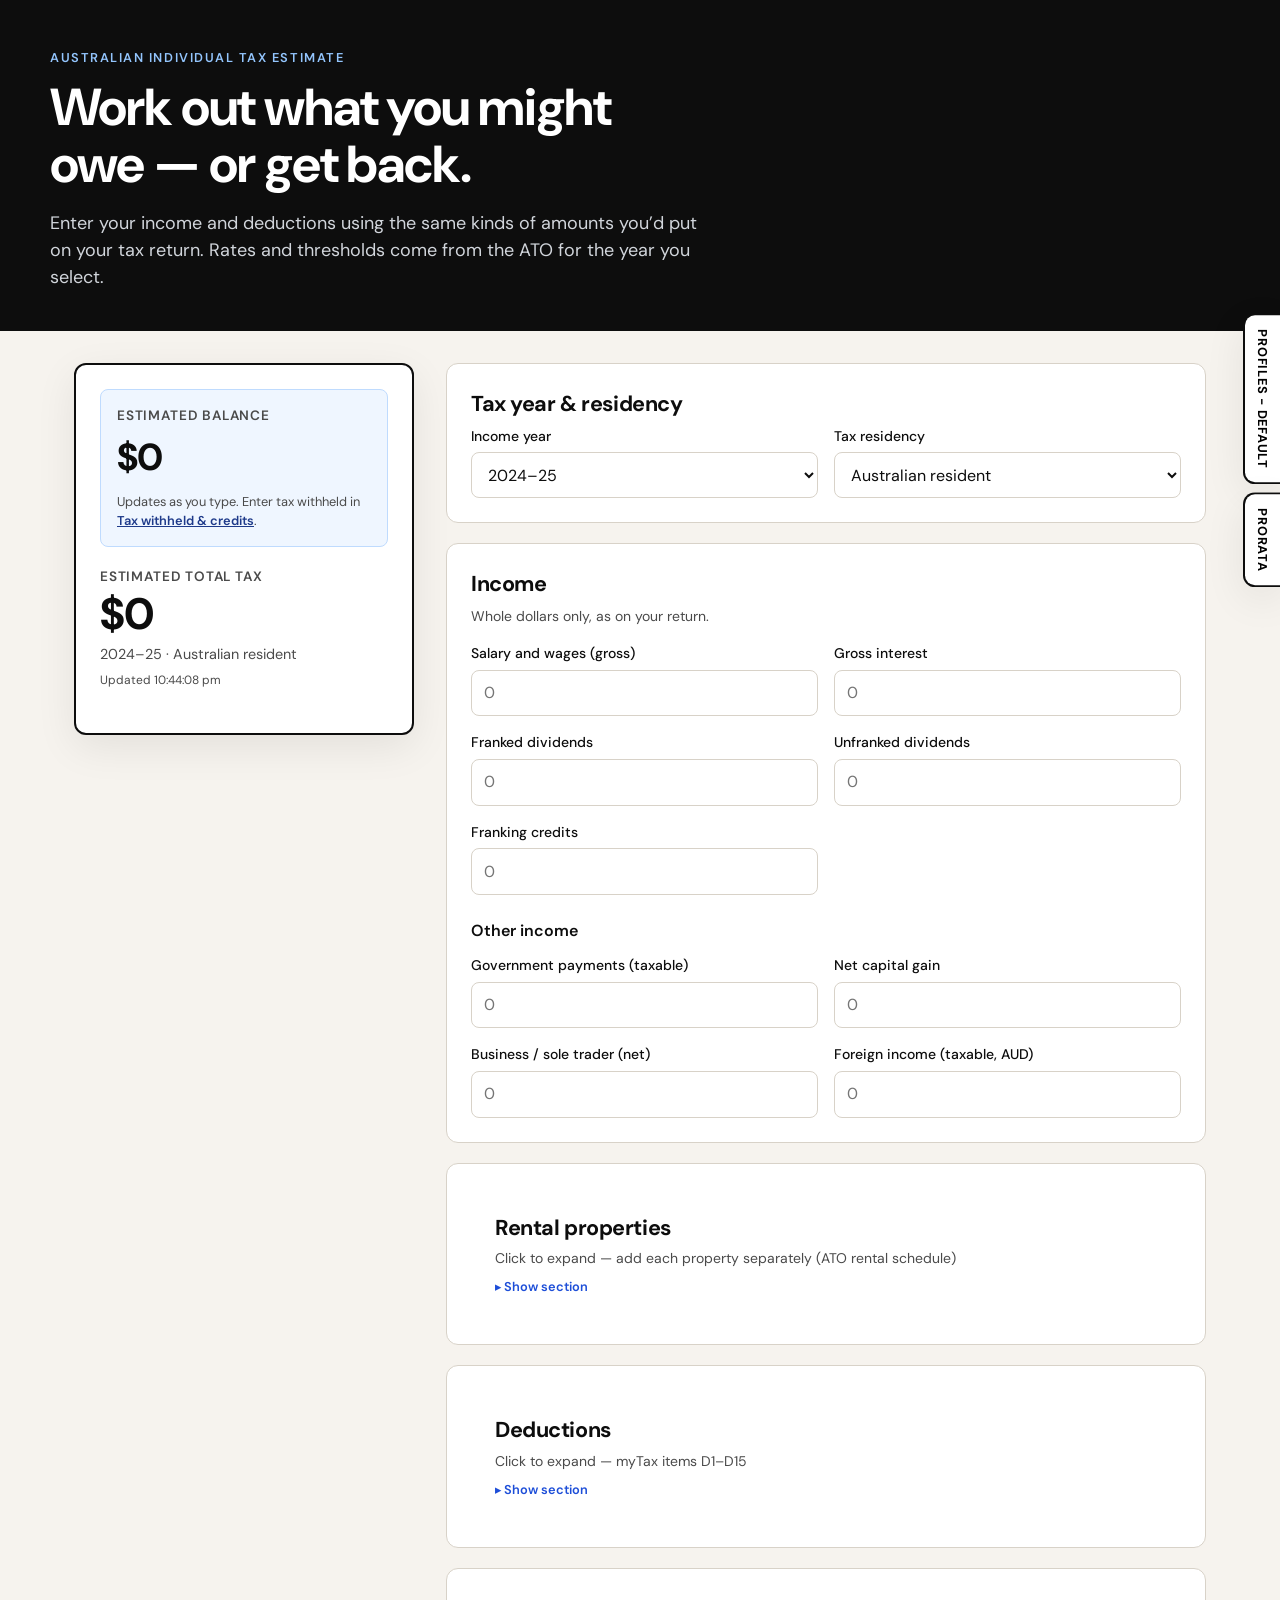
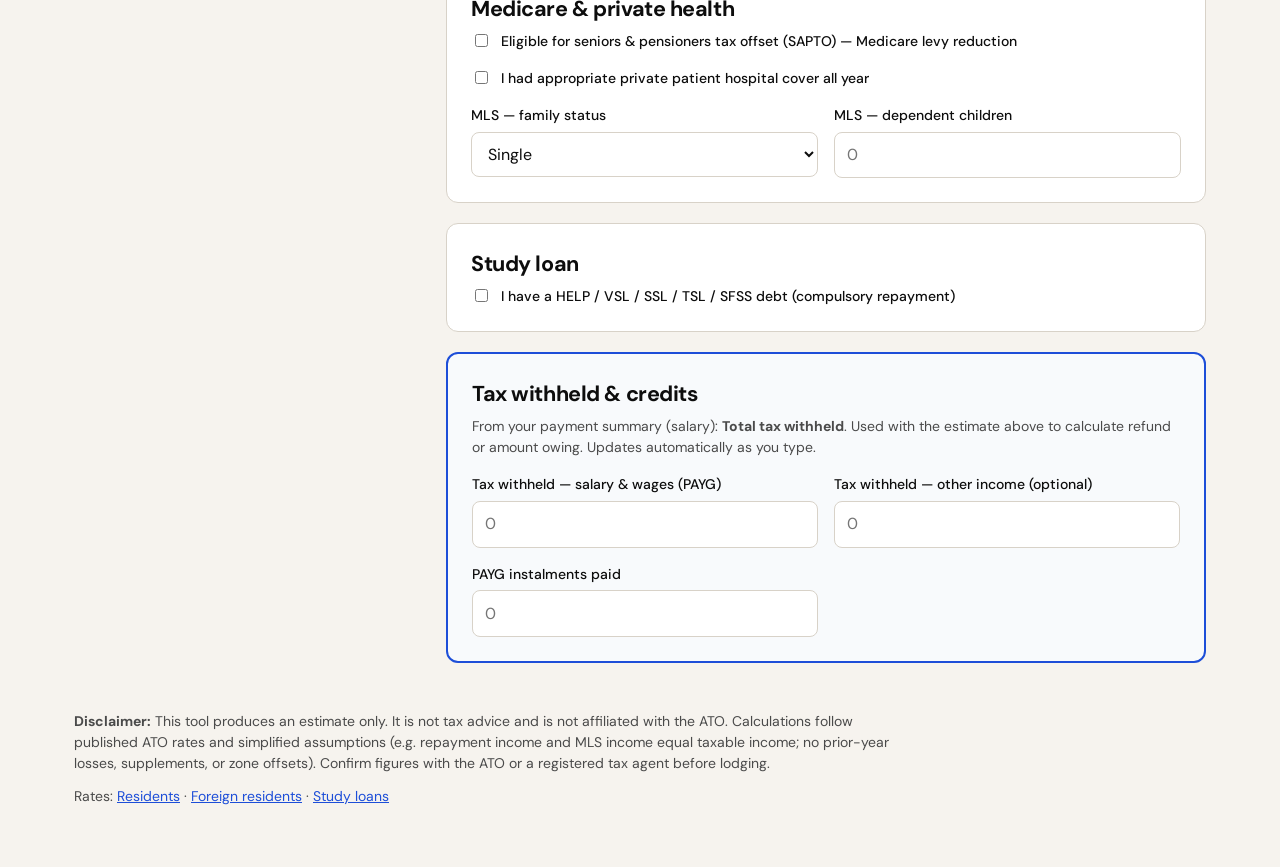
==== index.html @ a4b523e7 "initial commit" ====
<!DOCTYPE html>
<html lang="en-AU">
  <head>
    <meta charset="UTF-8" />
    <meta name="viewport" content="width=device-width, initial-scale=1.0" />
    <meta
      name="description"
      content="Free Australian individual tax estimate calculator using ATO rates. Salary, investments, rental, deductions, Medicare levy, HELP, and PAYG withholding for 2022–23 to 2025–26."
    />
    <meta name="robots" content="index, follow" />
    <meta name="author" content="Australian Tax Estimate" />
    <meta name="theme-color" content="#0d0d0d" />
    <meta name="color-scheme" content="light" />
    <meta name="application-name" content="Australian Tax Estimate" />
    <meta name="apple-mobile-web-app-title" content="Tax Estimate" />
    <meta name="apple-mobile-web-app-capable" content="yes" />
    <meta name="apple-mobile-web-app-status-bar-style" content="black-translucent" />
    <meta name="format-detection" content="telephone=no" />
    <title>Australian Tax Estimate — salary, rental &amp; PAYG calculator</title>
    <link rel="canonical" href="https://lachlanallison.github.io/tax-estimate-calculator/" />
    <link rel="icon" href="favicon.svg" type="image/svg+xml" />
    <link rel="apple-touch-icon" href="icons/icon-192.svg" />
    <link rel="manifest" href="site.webmanifest" />
    <meta property="og:type" content="website" />
    <meta property="og:site_name" content="Australian Tax Estimate" />
    <meta property="og:title" content="Australian Tax Estimate — work out what you might owe or get back" />
    <meta
      property="og:description"
      content="Estimate Australian individual income tax with ATO rates. Salary, rental, deductions, Medicare levy, HELP, and PAYG for 2022–23 to 2025–26."
    />
    <meta property="og:url" content="https://lachlanallison.github.io/tax-estimate-calculator/" />
    <meta property="og:locale" content="en_AU" />
    <meta property="og:image" content="https://lachlanallison.github.io/tax-estimate-calculator/og-image.png" />
    <meta property="og:image:alt" content="Australian Tax Estimate calculator preview" />
    <meta property="og:image:width" content="1200" />
    <meta property="og:image:height" content="630" />
    <meta name="twitter:card" content="summary_large_image" />
    <meta name="twitter:title" content="Australian Tax Estimate — work out what you might owe or get back" />
    <meta
      name="twitter:description"
      content="Estimate Australian individual income tax with ATO rates. Salary, rental, deductions, Medicare levy, HELP, and PAYG."
    />
    <meta name="twitter:image" content="https://lachlanallison.github.io/tax-estimate-calculator/og-image.png" />
    <meta name="twitter:image:alt" content="Australian Tax Estimate calculator preview" />
    <link rel="stylesheet" href="styles.css" />
    <link rel="preconnect" href="https://fonts.googleapis.com" />
    <link rel="preconnect" href="https://fonts.gstatic.com" crossorigin />
    <link
      href="https://fonts.googleapis.com/css2?family=DM+Sans:ital,opsz,wght@0,9..40,400;0,9..40,500;0,9..40,600;0,9..40,700;1,9..40,400&display=swap"
      rel="stylesheet"
    />
  </head>
  <body>
    <header class="site-header">
      <div class="header-inner">
        <div class="header-top">
          <p class="eyebrow">Australian individual tax estimate</p>
        </div>
        <h1>Work out what you might owe — or get back.</h1>
        <p class="lede">
          Enter your income and deductions using the same kinds of amounts you’d put on your tax return.
          Rates and thresholds come from the ATO for the year you select.
        </p>
      </div>
    </header>

    <main class="layout">
      <aside class="summary-panel" aria-live="polite">
        <div class="summary-inner">
          <div class="refund-card refund-card-primary">
            <p class="summary-label" id="refund-label">Estimated refund</p>
            <p class="refund-amount" id="refund-amount">$0</p>
            <p class="refund-hint" id="refund-hint">
              Updates as you type. Enter tax withheld in
              <a href="#payg-section">Tax withheld &amp; credits</a>.
            </p>
          </div>

          <div class="summary-card">
            <p class="summary-label">Estimated total tax</p>
            <p class="summary-amount" id="total-tax">$0</p>
            <p class="summary-meta" id="tax-year-label">2024–25 · Australian resident</p>
            <p class="summary-updated" id="last-updated">Updated —</p>
          </div>

          <div id="summary-sections" class="summary-sections"></div>

        </div>
      </aside>

      <form class="calculator-form" id="tax-form" novalidate>
        <section class="form-section">
          <h2>Tax year &amp; residency</h2>
          <div class="field-grid two">
            <label class="field">
              <span>Income year</span>
              <select name="taxYear" id="tax-year">
                <option value="2025-26">2025–26</option>
                <option value="2024-25" selected>2024–25</option>
                <option value="2023-24">2023–24</option>
                <option value="2022-23">2022–23</option>
              </select>
            </label>
            <label class="field">
              <span>Tax residency</span>
              <select name="residency" id="residency">
                <option value="resident">Australian resident</option>
                <option value="non-resident">Foreign resident (non-resident)</option>
              </select>
            </label>
          </div>
        </section>

        <section class="form-section">
          <h2>Income</h2>
          <p class="section-note">Whole dollars only, as on your return.</p>
          <div class="field-grid two">
            <label class="field">
              <span>Salary and wages (gross)</span>
              <input type="text" data-money="true" name="salary" min="0" step="1" inputmode="numeric" placeholder="0" />
            </label>
            <label class="field">
              <span>Gross interest</span>
              <input type="text" data-money="true" name="interest" min="0" step="1" inputmode="numeric" placeholder="0" />
            </label>
            <label class="field">
              <span>Franked dividends</span>
              <input type="text" data-money="true" name="frankedDividends" min="0" step="1" inputmode="numeric" placeholder="0" />
            </label>
            <label class="field">
              <span>Unfranked dividends</span>
              <input type="text" data-money="true" name="unfrankedDividends" min="0" step="1" inputmode="numeric" placeholder="0" />
            </label>
            <label class="field">
              <span>Franking credits</span>
              <input type="text" data-money="true" name="frankingCredits" min="0" step="1" inputmode="numeric" placeholder="0" />
            </label>
          </div>

          <h3 class="subsection-title">Other income</h3>
          <div class="field-grid two">
            <label class="field">
              <span>Government payments (taxable)</span>
              <input type="text" data-money="true" name="governmentPayments" min="0" step="1" inputmode="numeric" placeholder="0" />
            </label>
            <label class="field">
              <span>Net capital gain</span>
              <input type="text" data-money="true" name="capitalGains" min="0" step="1" inputmode="numeric" placeholder="0" />
            </label>
            <label class="field">
              <span>Business / sole trader (net)</span>
              <input type="text" data-money="true" name="businessIncome" min="0" step="1" inputmode="numeric" placeholder="0" />
            </label>
            <label class="field">
              <span>Foreign income (taxable, AUD)</span>
              <input type="text" data-money="true" name="foreignIncome" min="0" step="1" inputmode="numeric" placeholder="0" />
            </label>
          </div>
        </section>

        <details class="form-section collapsible-section" id="rental-section" data-section="rental">
          <summary class="section-summary">
            <span class="section-summary-title">Rental properties</span>
            <span class="section-summary-meta">Click to expand — add each property separately (ATO rental schedule)</span>
          </summary>
          <p class="section-note">
            Combined net rent from all properties is included in income. Do not re-enter rental costs under
            deductions.
          </p>
          <div id="rental-properties-list"></div>
          <button type="button" class="btn-secondary" id="add-rental-property">+ Add another property</button>
          <div id="rental-per-property-totals" class="rental-per-property-totals" aria-live="polite"></div>
          <div class="computed-row">
            <div class="field computed-field">
              <span>Total expenses — all properties</span>
              <output id="rental-expenses-total">$0</output>
            </div>
            <div class="field computed-field">
              <span>Total net rental — all properties</span>
              <output id="net-rental-display">$0</output>
            </div>
          </div>
        </details>

        <details class="form-section collapsible-section" id="deductions-section" data-section="deductions">
          <summary class="section-summary">
            <span class="section-summary-title">Deductions</span>
            <span class="section-summary-meta">Click to expand — myTax items D1–D15</span>
          </summary>
          <p class="section-note">Whole dollars only. Values are saved and included in the estimate even when collapsed.</p>
          <div class="field-grid two">
            <label class="field">
              <span>D1 — Work-related car expenses</span>
              <input type="text" data-money="true" name="deductionCar" min="0" step="1" inputmode="numeric" placeholder="0" />
            </label>
            <label class="field">
              <span>D2 — Work-related travel expenses</span>
              <input type="text" data-money="true" name="deductionTravel" min="0" step="1" inputmode="numeric" placeholder="0" />
            </label>
            <label class="field">
              <span>D3 — Clothing, laundry, dry-cleaning</span>
              <input type="text" data-money="true" name="deductionClothing" min="0" step="1" inputmode="numeric" placeholder="0" />
            </label>
            <label class="field">
              <span>D4 — Self-education expenses</span>
              <input type="text" data-money="true" name="deductionEducation" min="0" step="1" inputmode="numeric" placeholder="0" />
            </label>
            <label class="field">
              <span>D5 — Other work-related expenses</span>
              <input type="text" data-money="true" name="deductionWorkOther" min="0" step="1" inputmode="numeric" placeholder="0" />
            </label>
            <label class="field">
              <span>D6 — Low-value pool deduction</span>
              <input type="text" data-money="true" name="deductionLowValuePool" min="0" step="1" inputmode="numeric" placeholder="0" />
            </label>
            <label class="field">
              <span>D7 — Interest deductions</span>
              <input type="text" data-money="true" name="deductionInterest" min="0" step="1" inputmode="numeric" placeholder="0" />
            </label>
            <label class="field">
              <span>D8 — Dividend deductions</span>
              <input type="text" data-money="true" name="deductionDividends" min="0" step="1" inputmode="numeric" placeholder="0" />
            </label>
            <label class="field">
              <span>D9 — Gifts or donations</span>
              <input type="text" data-money="true" name="deductionDonations" min="0" step="1" inputmode="numeric" placeholder="0" />
            </label>
            <label class="field">
              <span>D10 — Cost of managing tax affairs</span>
              <input type="text" data-money="true" name="deductionTaxAffairs" min="0" step="1" inputmode="numeric" placeholder="0" />
            </label>
            <label class="field">
              <span>D11 — Foreign pension annuity fund (60c)</span>
              <input type="text" data-money="true" name="deductionForeignPension" min="0" step="1" inputmode="numeric" placeholder="0" />
            </label>
            <label class="field">
              <span>D12 — Personal superannuation contributions</span>
              <input type="text" data-money="true" name="deductionPersonalSuper" min="0" step="1" inputmode="numeric" placeholder="0" />
            </label>
            <label class="field">
              <span>D13 — Project pool deduction</span>
              <input type="text" data-money="true" name="deductionProjectPool" min="0" step="1" inputmode="numeric" placeholder="0" />
            </label>
            <label class="field">
              <span>D14 — Forestry managed investment scheme</span>
              <input type="text" data-money="true" name="deductionForestry" min="0" step="1" inputmode="numeric" placeholder="0" />
            </label>
            <label class="field span-2">
              <span>D15 — Other deductions (e.g. income protection insurance)</span>
              <input type="text" data-money="true" name="deductionOtherNec" min="0" step="1" inputmode="numeric" placeholder="0" />
            </label>
          </div>
        </details>

        <section class="form-section resident-only" id="levies-section">
          <h2>Medicare &amp; private health</h2>
          <div class="field-grid two">
            <label class="field checkbox-field span-2">
              <input type="checkbox" name="saptoEligible" />
              <span>Eligible for seniors &amp; pensioners tax offset (SAPTO) — Medicare levy reduction</span>
            </label>
            <label class="field checkbox-field span-2">
              <input type="checkbox" name="hasHospitalCover" />
              <span>I had appropriate private patient hospital cover all year</span>
            </label>
            <label class="field">
              <span>MLS — family status</span>
              <select name="mlsFamilyStatus">
                <option value="single">Single</option>
                <option value="family">Family</option>
              </select>
            </label>
            <label class="field">
              <span>MLS — dependent children</span>
              <input type="text" data-money="true" name="mlsDependentChildren" min="0" step="1" inputmode="numeric" placeholder="0" />
            </label>
          </div>
        </section>

        <section class="form-section">
          <h2>Study loan</h2>
          <label class="field checkbox-field">
            <input type="checkbox" name="hasHelpDebt" />
            <span>I have a HELP / VSL / SSL / TSL / SFSS debt (compulsory repayment)</span>
          </label>
        </section>

        <section class="form-section highlight-section" id="payg-section">
          <h2>Tax withheld &amp; credits</h2>
          <p class="section-note">
            From your payment summary (salary): <strong>Total tax withheld</strong>. Used with the estimate above to
            calculate refund or amount owing. Updates automatically as you type.
          </p>
          <div class="field-grid two">
            <label class="field">
              <span>Tax withheld — salary &amp; wages (PAYG)</span>
              <input type="text" data-money="true" name="paygWithheld" id="payg-withheld" min="0" step="1" inputmode="numeric" placeholder="0" />
            </label>
            <label class="field">
              <span>Tax withheld — other income (optional)</span>
              <input type="text" data-money="true" name="paygWithheldOther" min="0" step="1" inputmode="numeric" placeholder="0" />
            </label>
            <label class="field">
              <span>PAYG instalments paid</span>
              <input type="text" data-money="true" name="paygInstalments" min="0" step="1" inputmode="numeric" placeholder="0" />
            </label>
          </div>
        </section>
      </form>
    </main>

    <footer class="site-footer">
      <p>
        <strong>Disclaimer:</strong> This tool produces an estimate only. It is not tax advice and is not
        affiliated with the ATO. Calculations follow published ATO rates and simplified assumptions (e.g.
        repayment income and MLS income equal taxable income; no prior-year losses, supplements, or zone
        offsets). Confirm figures with the ATO or a registered tax agent before lodging.
      </p>
      <p class="sources">
        Rates:
        <a href="https://www.ato.gov.au/tax-rates-and-codes/tax-rates-australian-residents" target="_blank" rel="noopener noreferrer">Residents</a>
        ·
        <a href="https://www.ato.gov.au/tax-rates-and-codes/tax-rates-foreign-residents" target="_blank" rel="noopener noreferrer">Foreign residents</a>
        ·
        <a href="https://www.ato.gov.au/Rates/HELP,-TSL-and-SFSS-repayment-thresholds-and-rates/" target="_blank" rel="noopener noreferrer">Study loans</a>
      </p>
    </footer>

    <div class="side-fab-stack" aria-label="Tools">
      <button
        type="button"
        class="side-fab side-fab--right side-fab--profiles"
        id="profile-toggle"
        aria-expanded="false"
        aria-controls="profile-panel"
      >
        Profiles
      </button>
      <button
        type="button"
        class="side-fab side-fab--right"
        id="prorata-toggle"
        aria-expanded="false"
        aria-controls="prorata-panel"
      >
        Prorata
      </button>
    </div>

    <div class="side-backdrop" id="profile-backdrop" hidden></div>
    <aside class="side-panel side-panel--right" id="profile-panel" aria-labelledby="profile-title" hidden>
      <div class="side-panel-header">
        <h2 id="profile-title">Profiles</h2>
        <button type="button" class="side-panel-close" id="profile-close" aria-label="Close profiles">
          &times;
        </button>
      </div>
      <p class="side-panel-intro">Save scenarios locally and switch between them. Changes auto-save to the active profile.</p>
      <label class="field">
        <span>Active profile</span>
        <select id="profile-select" aria-label="Switch profile"></select>
      </label>
      <div class="side-panel-actions">
        <button type="button" class="btn-secondary" id="profile-save" title="Save current form to this profile">Save</button>
        <button type="button" class="btn-secondary" id="profile-save-as" title="Save a copy as a new profile">Save as…</button>
        <button type="button" class="btn-secondary" id="profile-new" title="Clear form and start a new profile">New</button>
        <button type="button" class="btn-secondary btn-danger-text" id="profile-delete" title="Delete this profile">Delete</button>
      </div>
    </aside>

    <div class="side-backdrop" id="prorata-backdrop" hidden></div>
    <aside class="side-panel side-panel--right" id="prorata-panel" aria-labelledby="prorata-title" hidden>
      <div class="side-panel-header">
        <h2 id="prorata-title">Prorata helper</h2>
        <button type="button" class="side-panel-close" id="prorata-close" aria-label="Close prorata helper">
          &times;
        </button>
      </div>
      <p class="side-panel-intro">
        Annualise part-year amounts or add remaining pay runs, then apply the result to a form field.
      </p>

      <label class="field side-panel-target">
        <span>Apply result to</span>
        <select id="prorata-target"></select>
      </label>

      <div class="side-panel-body">
        <div class="prorata-modes" role="radiogroup" aria-label="Calculation mode">
        <label class="prorata-mode">
          <input type="radio" name="prorataMode" value="scale" checked />
          <span>Scale to full year</span>
        </label>
        <label class="prorata-mode">
          <input type="radio" name="prorataMode" value="payruns" />
          <span>Add pay periods</span>
        </label>
      </div>

        <div class="prorata-mode-panel" id="prorata-scale-panel">
          <p class="side-panel-note">e.g. rent or income for 11 months → estimate for 12 months.</p>
        <label class="field">
          <span>Amount to date</span>
          <input type="text" data-money="true" id="prorata-scale-amount" inputmode="numeric" placeholder="0" />
        </label>
        <div class="field-grid two">
          <label class="field">
            <span>Periods elapsed</span>
            <input type="number" id="prorata-scale-elapsed" min="1" step="1" value="11" />
          </label>
          <label class="field">
            <span>Periods in full year</span>
            <input type="number" id="prorata-scale-total" min="1" step="1" value="12" />
          </label>
        </div>
      </div>

        <div class="prorata-mode-panel" id="prorata-payruns-panel" hidden>
          <p class="side-panel-note">e.g. YTD salary plus 3 more pays of $4,000.</p>
        <label class="field">
          <span>Amount so far</span>
          <input type="text" data-money="true" id="prorata-pay-sofar" inputmode="numeric" placeholder="0" />
        </label>
        <div class="field-grid two">
          <label class="field">
            <span>More pay periods</span>
            <input type="number" id="prorata-pay-count" min="0" step="1" value="3" />
          </label>
          <label class="field">
            <span>Amount per period</span>
            <input type="text" data-money="true" id="prorata-pay-each" inputmode="numeric" placeholder="0" />
          </label>
        </div>
      </div>

        <div class="prorata-result">
          <span class="prorata-result-label">Estimated amount</span>
          <output id="prorata-preview" class="prorata-result-value">$0</output>
        </div>
      </div>

      <button type="button" class="btn-primary side-panel-apply" id="prorata-apply">Apply to field</button>
    </aside>

    <script src="js/rates.js"></script>
    <script src="js/rental-properties.js"></script>
    <script src="js/calculator.js"></script>
    <script src="js/rental-ui.js"></script>
    <script src="js/app.js"></script>
    <script src="js/prorata.js"></script>
  </body>
</html>
---- styles.css ----
:root {
  --bg: #f6f3ee;
  --surface: #ffffff;
  --ink: #0d0d0d;
  --ink-muted: #4a4a4a;
  --accent: #1d4ed8;
  --accent-dark: #1e3a8a;
  --border: #d8d2c8;
  --positive: #047857;
  --negative: #b91c1c;
  --radius: 12px;
  --shadow: 0 12px 40px rgba(13, 13, 13, 0.08);
  --font: "DM Sans", system-ui, -apple-system, sans-serif;
  --max: 1180px;
}

*,
*::before,
*::after {
  box-sizing: border-box;
}

html {
  font-size: 16px;
  scroll-behavior: smooth;
}

body {
  margin: 0;
  font-family: var(--font);
  color: var(--ink);
  background: var(--bg);
  line-height: 1.5;
}

.site-header {
  background: var(--ink);
  color: #fff;
  padding: 3rem 1.5rem 2.5rem;
}

.header-inner,
.layout,
.site-footer {
  max-width: var(--max);
  margin: 0 auto;
}

.eyebrow {
  margin: 0 0 0.75rem;
  font-size: 0.8rem;
  font-weight: 600;
  letter-spacing: 0.12em;
  text-transform: uppercase;
  color: #93c5fd;
}

.site-header h1 {
  margin: 0 0 1rem;
  font-size: clamp(2rem, 5vw, 3.25rem);
  font-weight: 700;
  line-height: 1.1;
  letter-spacing: -0.02em;
  max-width: 16ch;
}

.lede {
  margin: 0;
  font-size: 1.125rem;
  color: #d1d5db;
  max-width: 42rem;
}

.header-top {
  margin-bottom: 0.75rem;
}

.header-top .eyebrow {
  margin-bottom: 0;
}

.side-fab--profiles {
  max-height: 12rem;
  overflow: hidden;
  text-overflow: ellipsis;
}

.btn-small {
  padding: 0.5rem 0.75rem;
  font-size: 0.875rem;
}

.layout {
  display: grid;
  grid-template-columns: minmax(280px, 340px) 1fr;
  gap: 2rem;
  padding: 2rem 1.5rem 3rem;
  align-items: start;
}

.summary-panel {
  position: sticky;
  top: 1.5rem;
}

.summary-inner {
  background: var(--surface);
  border: 2px solid var(--ink);
  border-radius: var(--radius);
  box-shadow: var(--shadow);
  padding: 1.5rem;
}

.summary-label {
  margin: 0 0 0.25rem;
  font-size: 0.85rem;
  font-weight: 600;
  text-transform: uppercase;
  letter-spacing: 0.06em;
  color: var(--ink-muted);
}

.summary-amount {
  margin: 0;
  font-size: 2.75rem;
  font-weight: 700;
  letter-spacing: -0.03em;
  line-height: 1;
}

.summary-meta {
  margin: 0.5rem 0 0;
  font-size: 0.9rem;
  color: var(--ink-muted);
}

.summary-updated {
  margin: 0.35rem 0 0;
  font-size: 0.75rem;
  color: var(--ink-muted);
}

.summary-sections {
  margin-top: 1.25rem;
  display: flex;
  flex-direction: column;
  gap: 1rem;
}

.summary-block-title {
  margin: 0 0 0.5rem;
  font-size: 0.75rem;
  font-weight: 700;
  letter-spacing: 0.08em;
  text-transform: uppercase;
  color: var(--ink-muted);
}

.summary-block .summary-breakdown {
  margin: 0;
}

.summary-breakdown dd.amount-negative {
  color: var(--negative);
}

.collapsible-section {
  padding: 0;
}

.collapsible-section > summary {
  list-style: none;
  cursor: pointer;
  padding: 1.5rem;
  display: flex;
  flex-direction: column;
  gap: 0.25rem;
}

.collapsible-section > summary::-webkit-details-marker {
  display: none;
}

.collapsible-section > summary::after {
  content: "▸ Show section";
  font-size: 0.8rem;
  font-weight: 600;
  color: var(--accent);
  margin-top: 0.25rem;
}

.collapsible-section[open] > summary::after {
  content: "▾ Hide section";
}

.collapsible-section[open] > summary {
  border-bottom: 1px solid var(--border);
  margin-bottom: 0;
}

.collapsible-section > :not(summary) {
  padding: 0 1.5rem 1.5rem;
}

.collapsible-section > summary .section-summary-title {
  font-size: 1.35rem;
  font-weight: 700;
  letter-spacing: -0.02em;
}

.section-summary-meta {
  font-size: 0.875rem;
  color: var(--ink-muted);
}

.computed-row {
  display: grid;
  grid-template-columns: repeat(2, minmax(0, 1fr));
  gap: 1rem;
  margin-top: 1rem;
}

@media (max-width: 900px) {
  .computed-row {
    grid-template-columns: 1fr;
  }
}

.btn-secondary,
.btn-remove-rental {
  font: inherit;
  cursor: pointer;
  border-radius: 8px;
}

.btn-secondary {
  margin-top: 1rem;
  padding: 0.65rem 1rem;
  border: 2px solid var(--ink);
  background: var(--surface);
  font-weight: 600;
}

.btn-secondary:hover {
  background: var(--bg);
}

.btn-remove-rental {
  padding: 0.5rem 0.75rem;
  border: 1px solid var(--border);
  background: #fff;
  color: var(--negative);
  font-size: 0.875rem;
}

.rental-property {
  margin-top: 1.25rem;
  padding: 1.25rem;
  border: 1px solid var(--border);
  border-radius: var(--radius);
  background: #fafafa;
}

.rental-property-header {
  display: flex;
  flex-wrap: wrap;
  gap: 1rem;
  align-items: flex-end;
  justify-content: space-between;
  margin-bottom: 1rem;
}

.rental-label-field {
  flex: 1;
  min-width: 200px;
}

.rental-property-net {
  margin: 1rem 0 0;
  font-size: 0.9rem;
  color: var(--ink-muted);
}

.rental-per-property-totals {
  margin-top: 1.25rem;
}

.rental-property-summary {
  margin: 0.5rem 0 0;
  padding: 0;
  list-style: none;
}

.rental-property-summary li {
  display: flex;
  justify-content: space-between;
  gap: 1rem;
  padding: 0.35rem 0;
  border-bottom: 1px solid var(--border);
}

.summary-breakdown {
  margin: 1.25rem 0 0;
  padding: 1rem 0 0;
  border-top: 1px solid var(--border);
}

.summary-breakdown.compact {
  margin-top: 0.75rem;
  padding-top: 0.75rem;
}

.summary-breakdown .row {
  display: flex;
  justify-content: space-between;
  gap: 1rem;
  padding: 0.35rem 0;
}

.summary-breakdown dt {
  margin: 0;
  font-size: 0.9rem;
  color: var(--ink-muted);
}

.summary-breakdown dd {
  margin: 0;
  font-weight: 600;
  font-variant-numeric: tabular-nums;
}

.refund-card {
  padding: 1rem;
  background: #eff6ff;
  border-radius: 8px;
  border: 1px solid #bfdbfe;
}

.refund-card-primary {
  margin-bottom: 1.25rem;
}

.refund-card-primary .refund-amount {
  font-size: 2.35rem;
}

.summary-card {
  margin-bottom: 0.25rem;
}

.refund-amount {
  margin: 0;
  font-size: 2rem;
  font-weight: 700;
  letter-spacing: -0.02em;
  font-variant-numeric: tabular-nums;
}

.refund-amount.positive {
  color: var(--positive);
}

.refund-amount.negative {
  color: var(--negative);
}

.refund-hint {
  margin: 0.35rem 0 0;
  font-size: 0.8rem;
  color: var(--ink-muted);
}

.calculator-form {
  display: flex;
  flex-direction: column;
  gap: 1.25rem;
}

.form-section {
  background: var(--surface);
  border: 1px solid var(--border);
  border-radius: var(--radius);
  padding: 1.5rem;
}

.form-section h2 {
  margin: 0 0 0.35rem;
  font-size: 1.35rem;
  font-weight: 700;
  letter-spacing: -0.02em;
}

.form-section.highlight-section {
  border: 2px solid var(--accent);
  background: #f8fafc;
}

.refund-hint a {
  color: var(--accent-dark);
  font-weight: 600;
}

.subsection-title {
  margin: 1.5rem 0 0.75rem;
  font-size: 1rem;
  font-weight: 600;
}

.section-note {
  margin: 0 0 1rem;
  font-size: 0.875rem;
  color: var(--ink-muted);
}

.field-grid {
  display: grid;
  gap: 1rem;
}

.field-grid.two {
  grid-template-columns: repeat(2, minmax(0, 1fr));
}

.field {
  display: flex;
  flex-direction: column;
  gap: 0.35rem;
}

.field.span-2 {
  grid-column: span 2;
}

.field > span {
  font-size: 0.875rem;
  font-weight: 500;
}

.field input,
.field select,
.computed-field output {
  font: inherit;
  font-size: 1rem;
  padding: 0.65rem 0.75rem;
  border: 1px solid var(--border);
  border-radius: 8px;
  background: #fff;
  color: var(--ink);
  width: 100%;
}

.field input:focus,
.field select:focus {
  outline: 2px solid var(--accent);
  outline-offset: 1px;
  border-color: var(--accent);
}

.checkbox-field {
  flex-direction: row;
  align-items: flex-start;
  gap: 0.65rem;
}

.checkbox-field input {
  width: auto;
  margin-top: 0.2rem;
  accent-color: var(--accent);
}

.computed-field output {
  display: block;
  font-weight: 600;
  background: var(--bg);
}

.site-footer {
  padding: 0 1.5rem 3rem;
  font-size: 0.875rem;
  color: var(--ink-muted);
}

.site-footer p {
  margin: 0 0 0.75rem;
  max-width: 52rem;
}

.site-footer a {
  color: var(--accent);
}

body.non-resident .resident-only,
body.non-resident .resident-row {
  display: none !important;
}

.prorata-fab,
.side-fab {
  padding: 0.85rem 0.55rem;
  border: 2px solid var(--ink);
  background: var(--surface);
  font-family: var(--font);
  font-size: 0.8rem;
  font-weight: 700;
  letter-spacing: 0.06em;
  text-transform: uppercase;
  cursor: pointer;
  box-shadow: var(--shadow);
}

.side-fab-stack {
  position: fixed;
  right: 0;
  top: 50%;
  transform: translateY(-50%);
  z-index: 40;
  display: flex;
  flex-direction: column;
  gap: 0.5rem;
}

.side-fab {
  position: static;
}

.side-fab--right {
  writing-mode: vertical-rl;
  text-orientation: mixed;
  border-right: none;
  border-radius: var(--radius) 0 0 var(--radius);
}

.side-fab:hover {
  background: #eff6ff;
}

.side-backdrop,
.prorata-backdrop {
  position: fixed;
  inset: 0;
  z-index: 45;
  background: rgba(13, 13, 13, 0.35);
}

.side-panel,
.prorata-panel {
  position: fixed;
  top: 0;
  z-index: 50;
  width: min(100%, 22rem);
  height: 100%;
  max-height: 100dvh;
  overflow: hidden;
  background: var(--surface);
  box-shadow: 0 0 32px rgba(13, 13, 13, 0.12);
  padding: 1.25rem 1.25rem 1.5rem;
  display: flex;
  flex-direction: column;
  gap: 0.85rem;
  transition: transform 0.22s ease;
}

.side-panel--right {
  right: 0;
  border-left: 2px solid var(--ink);
  transform: translateX(100%);
}

.side-panel--left {
  left: 0;
  border-right: 2px solid var(--ink);
  transform: translateX(-100%);
}

body.side-open-profile #profile-panel,
body.side-open-prorata #prorata-panel {
  transform: translateX(0);
}

body.side-open-profile .side-fab-stack,
body.side-open-prorata .side-fab-stack {
  opacity: 0;
  pointer-events: none;
}

.side-panel[hidden] {
  display: none !important;
}

.side-panel-header,
.prorata-panel-header {
  display: flex;
  align-items: flex-start;
  justify-content: space-between;
  gap: 0.75rem;
  flex-shrink: 0;
}

.side-panel-header h2,
.prorata-panel-header h2 {
  margin: 0;
  font-size: 1.25rem;
  font-weight: 700;
  letter-spacing: -0.02em;
}

.side-panel-close,
.prorata-close {
  flex-shrink: 0;
  width: 2rem;
  height: 2rem;
  border: 1px solid var(--border);
  border-radius: 6px;
  background: var(--bg);
  font-size: 1.35rem;
  line-height: 1;
  cursor: pointer;
}

.side-panel-intro,
.side-panel-note,
.prorata-intro,
.prorata-mode-note {
  margin: 0;
  font-size: 0.85rem;
  color: var(--ink-muted);
  flex-shrink: 0;
}

.side-panel-target {
  flex-shrink: 0;
}

.side-panel-body {
  flex: 1;
  min-height: 0;
  overflow-y: auto;
  display: flex;
  flex-direction: column;
  gap: 0.85rem;
  padding-right: 0.15rem;
}

.side-panel-actions {
  display: grid;
  grid-template-columns: repeat(2, minmax(0, 1fr));
  gap: 0.5rem;
}

.side-panel-actions .btn-secondary {
  margin-top: 0;
}

.btn-danger-text {
  color: var(--negative);
}

.side-panel-apply,
.prorata-apply {
  margin-top: auto;
  flex-shrink: 0;
}

.prorata-modes {
  display: flex;
  flex-direction: column;
  gap: 0.5rem;
}

.prorata-mode {
  display: flex;
  align-items: center;
  gap: 0.5rem;
  font-size: 0.9rem;
  font-weight: 600;
  cursor: pointer;
}

.prorata-mode input {
  accent-color: var(--accent);
}

.prorata-mode-panel {
  display: flex;
  flex-direction: column;
  gap: 0.75rem;
}

.prorata-mode-panel[hidden] {
  display: none !important;
}

.prorata-result {
  padding: 0.85rem 1rem;
  background: var(--bg);
  border: 1px solid var(--border);
  border-radius: 8px;
}

.prorata-result-label {
  display: block;
  font-size: 0.75rem;
  font-weight: 700;
  letter-spacing: 0.06em;
  text-transform: uppercase;
  color: var(--ink-muted);
}

.prorata-result-value {
  display: block;
  margin-top: 0.25rem;
  font-size: 1.75rem;
  font-weight: 700;
  font-variant-numeric: tabular-nums;
}

.prorata-apply {
  margin-top: auto;
}

.btn-primary {
  width: 100%;
  padding: 0.75rem 1rem;
  border: 2px solid var(--ink);
  border-radius: 8px;
  background: var(--accent);
  color: #fff;
  font-family: var(--font);
  font-size: 0.95rem;
  font-weight: 700;
  cursor: pointer;
}

.btn-primary:hover {
  background: var(--accent-dark);
}

@media (max-width: 900px) {
  .layout {
    grid-template-columns: 1fr;
  }

  .summary-panel {
    position: static;
  }

  .side-fab-stack {
    top: auto;
    bottom: 1rem;
    right: 1rem;
    transform: none;
    flex-direction: row;
    gap: 0.5rem;
  }

  .side-fab--right {
    writing-mode: horizontal-tb;
    border: 2px solid var(--ink);
    border-radius: var(--radius);
  }

  .prorata-fab {
    top: auto;
    bottom: 1rem;
    transform: none;
    writing-mode: horizontal-tb;
    border: 2px solid var(--ink);
    border-radius: var(--radius);
    right: 1rem;
  }

  .field-grid.two {
    grid-template-columns: 1fr;
  }

  .field.span-2 {
    grid-column: span 1;
  }
}
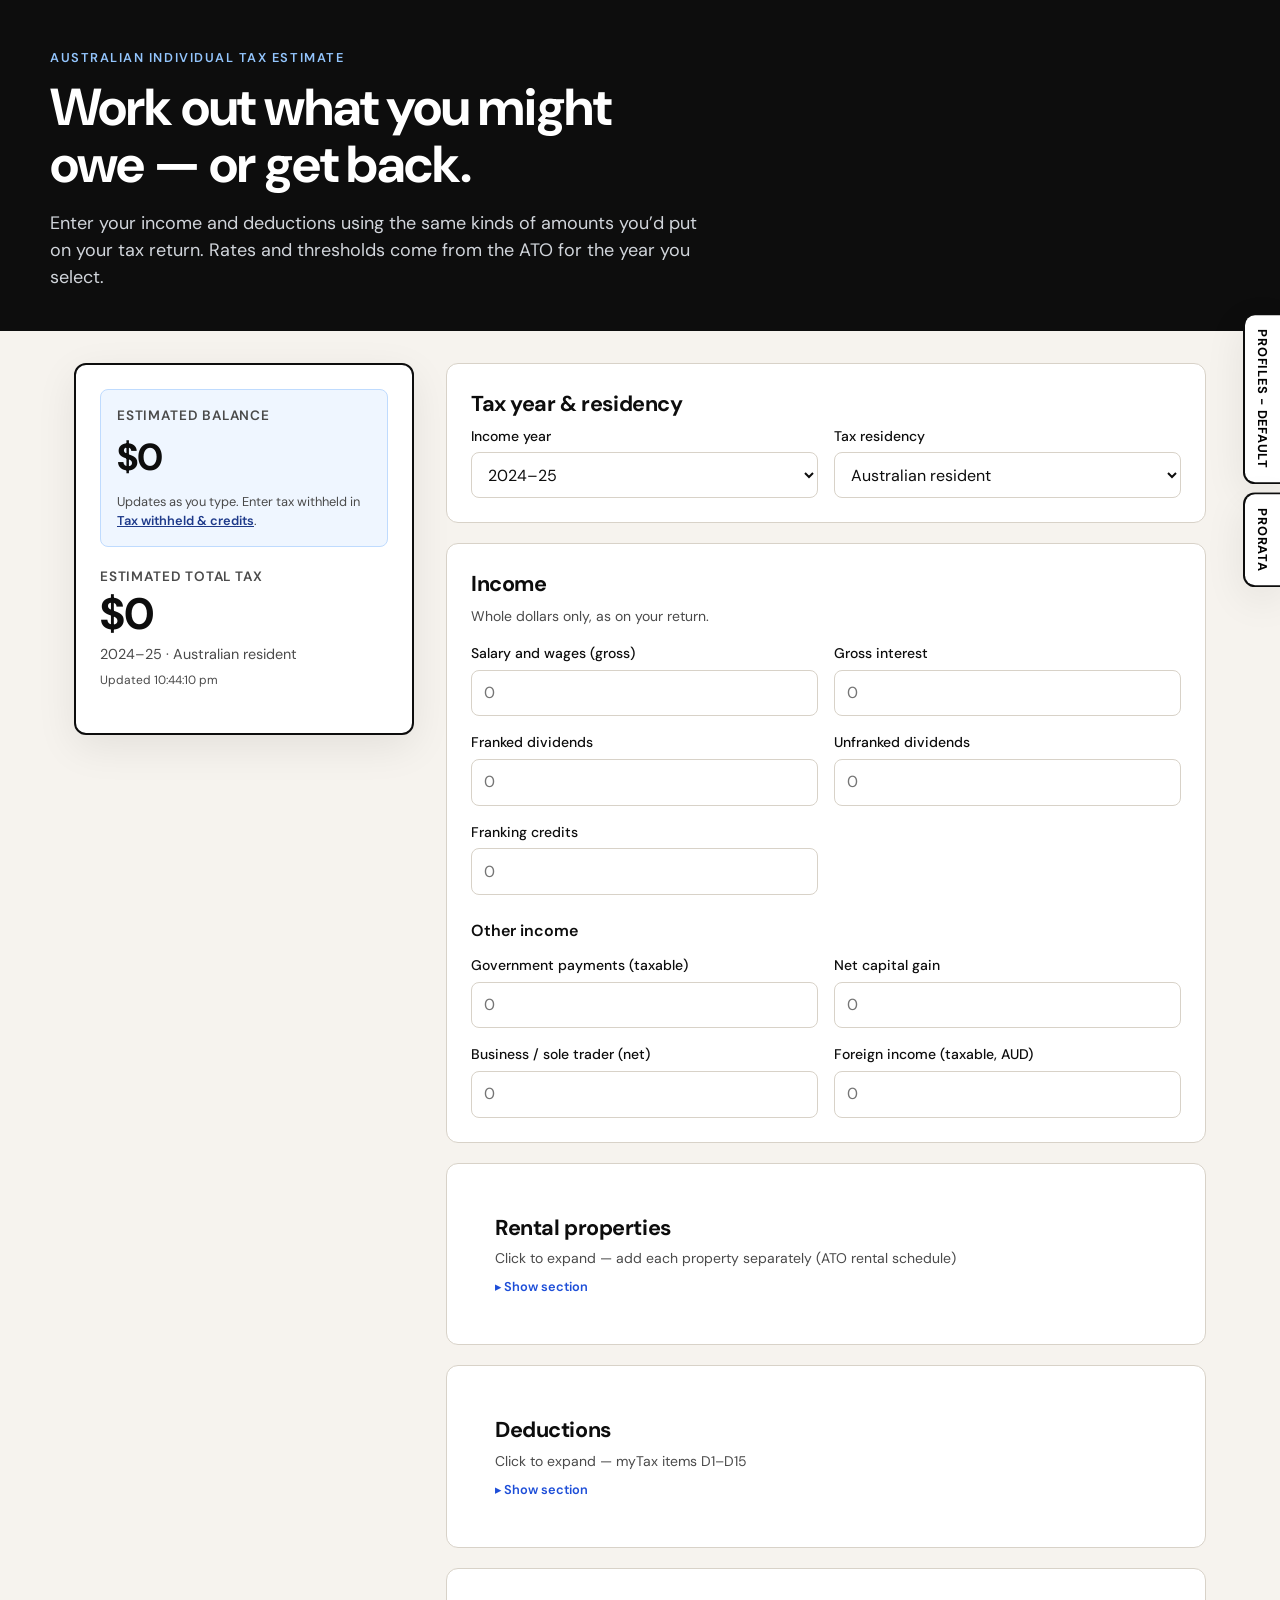
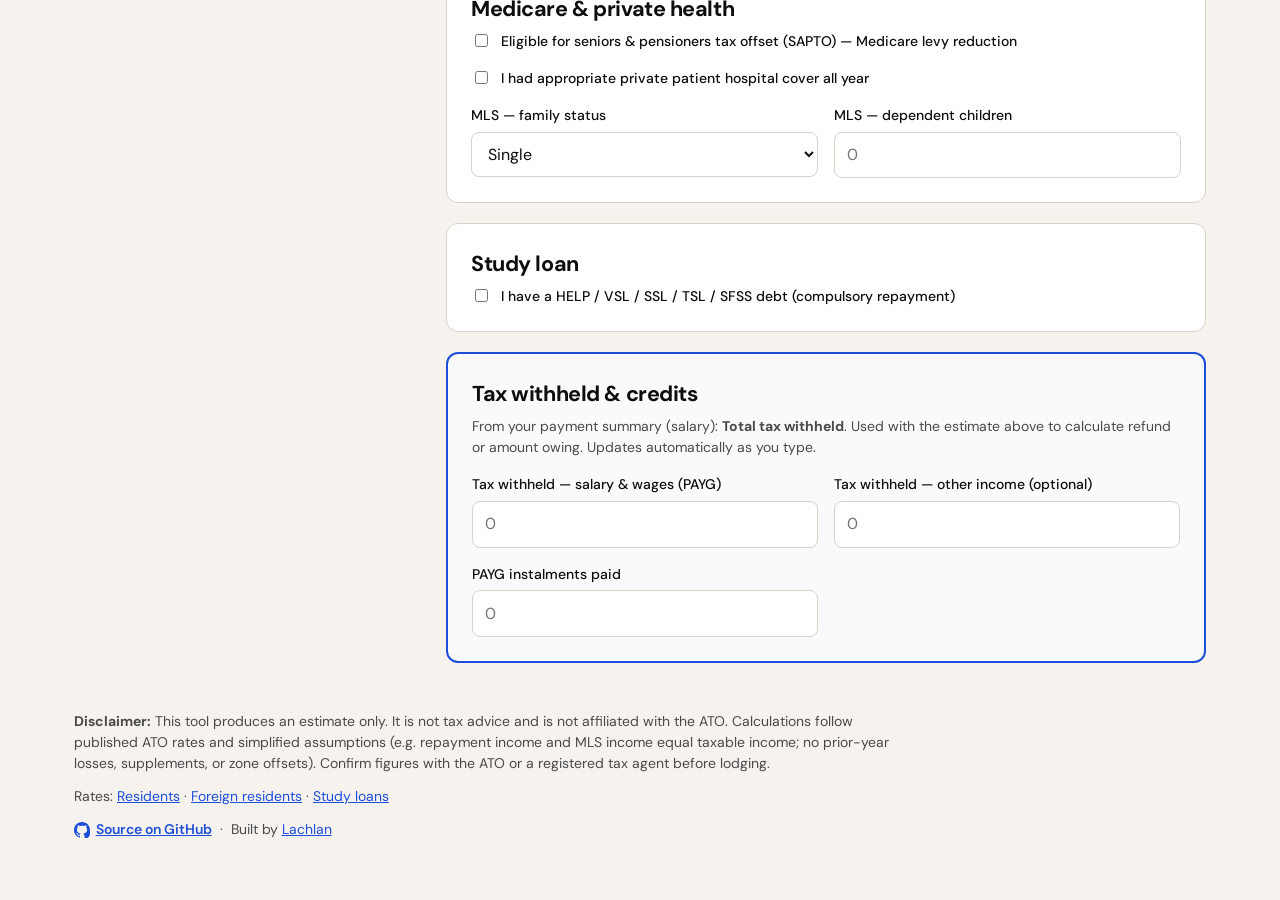
==== commit 3190cbe3: "add footer info" ====
--- a/index.html
+++ b/index.html
@@ -324,6 +324,27 @@
         ·
         <a href="https://www.ato.gov.au/Rates/HELP,-TSL-and-SFSS-repayment-thresholds-and-rates/" target="_blank" rel="noopener noreferrer">Study loans</a>
       </p>
+      <p class="footer-meta">
+        <a
+          class="footer-link footer-link-github"
+          href="https://github.com/lachlanallison/tax-estimate-calculator"
+          target="_blank"
+          rel="noopener noreferrer"
+        >
+          <svg class="footer-icon" xmlns="http://www.w3.org/2000/svg" width="16" height="16" viewBox="0 0 16 16" aria-hidden="true">
+            <path
+              fill="currentColor"
+              d="M8 0C3.58 0 0 3.58 0 8c0 3.54 2.29 6.53 5.47 7.59.4.07.55-.17.55-.38 0-.19-.01-.82-.01-1.49-2.01.37-2.53-.49-2.69-.94-.09-.23-.48-.94-.82-1.13-.28-.15-.68-.52-.01-.53.63-.01 1.08.58 1.23.82.72 1.21 1.87.87 2.33.66.07-.52.27-.87.49-1.07-1.78-.2-3.64-.89-3.64-3.95 0-.87.31-1.59.82-2.15-.08-.2-.36-1.02.08-2.13 0 0 .67-.21 2.2.82a7.67 7.67 0 0 1 2-.27c.68 0 1.36.09 2 .27 1.53-1.03 2.2-.82 2.2-.82.44 1.1.16 1.92.08 2.13.51.56.82 1.27.82 2.15 0 3.06-1.87 3.75-3.65 3.95.23.2.44.55.51 1.07.36.31.66.91.66 1.84 0 1.33-.01 2.4-.01 2.73 0 .21.15.46.55.38A8.013 8.013 0 0 0 16 8c0-4.42-3.58-8-8-8z"
+            />
+          </svg>
+          Source on GitHub
+        </a>
+        <span class="footer-meta-sep" aria-hidden="true">·</span>
+        <span>
+          Built by
+          <a href="https://lachlanallison.com/" target="_blank" rel="noopener noreferrer">Lachlan</a>
+        </span>
+      </p>
     </footer>
 
     <div class="side-fab-stack" aria-label="Tools">
--- a/styles.css
+++ b/styles.css
@@ -489,6 +489,33 @@
   color: var(--accent);
 }
 
+.footer-meta {
+  display: flex;
+  flex-wrap: wrap;
+  align-items: center;
+  gap: 0.35rem 0.5rem;
+  margin-top: 0.25rem;
+}
+
+.footer-link {
+  display: inline-flex;
+  align-items: center;
+  gap: 0.35rem;
+  font-weight: 600;
+}
+
+.footer-link-github:hover {
+  color: var(--accent-dark);
+}
+
+.footer-icon {
+  flex-shrink: 0;
+}
+
+.footer-meta-sep {
+  color: var(--ink-muted);
+}
+
 body.non-resident .resident-only,
 body.non-resident .resident-row {
   display: none !important;
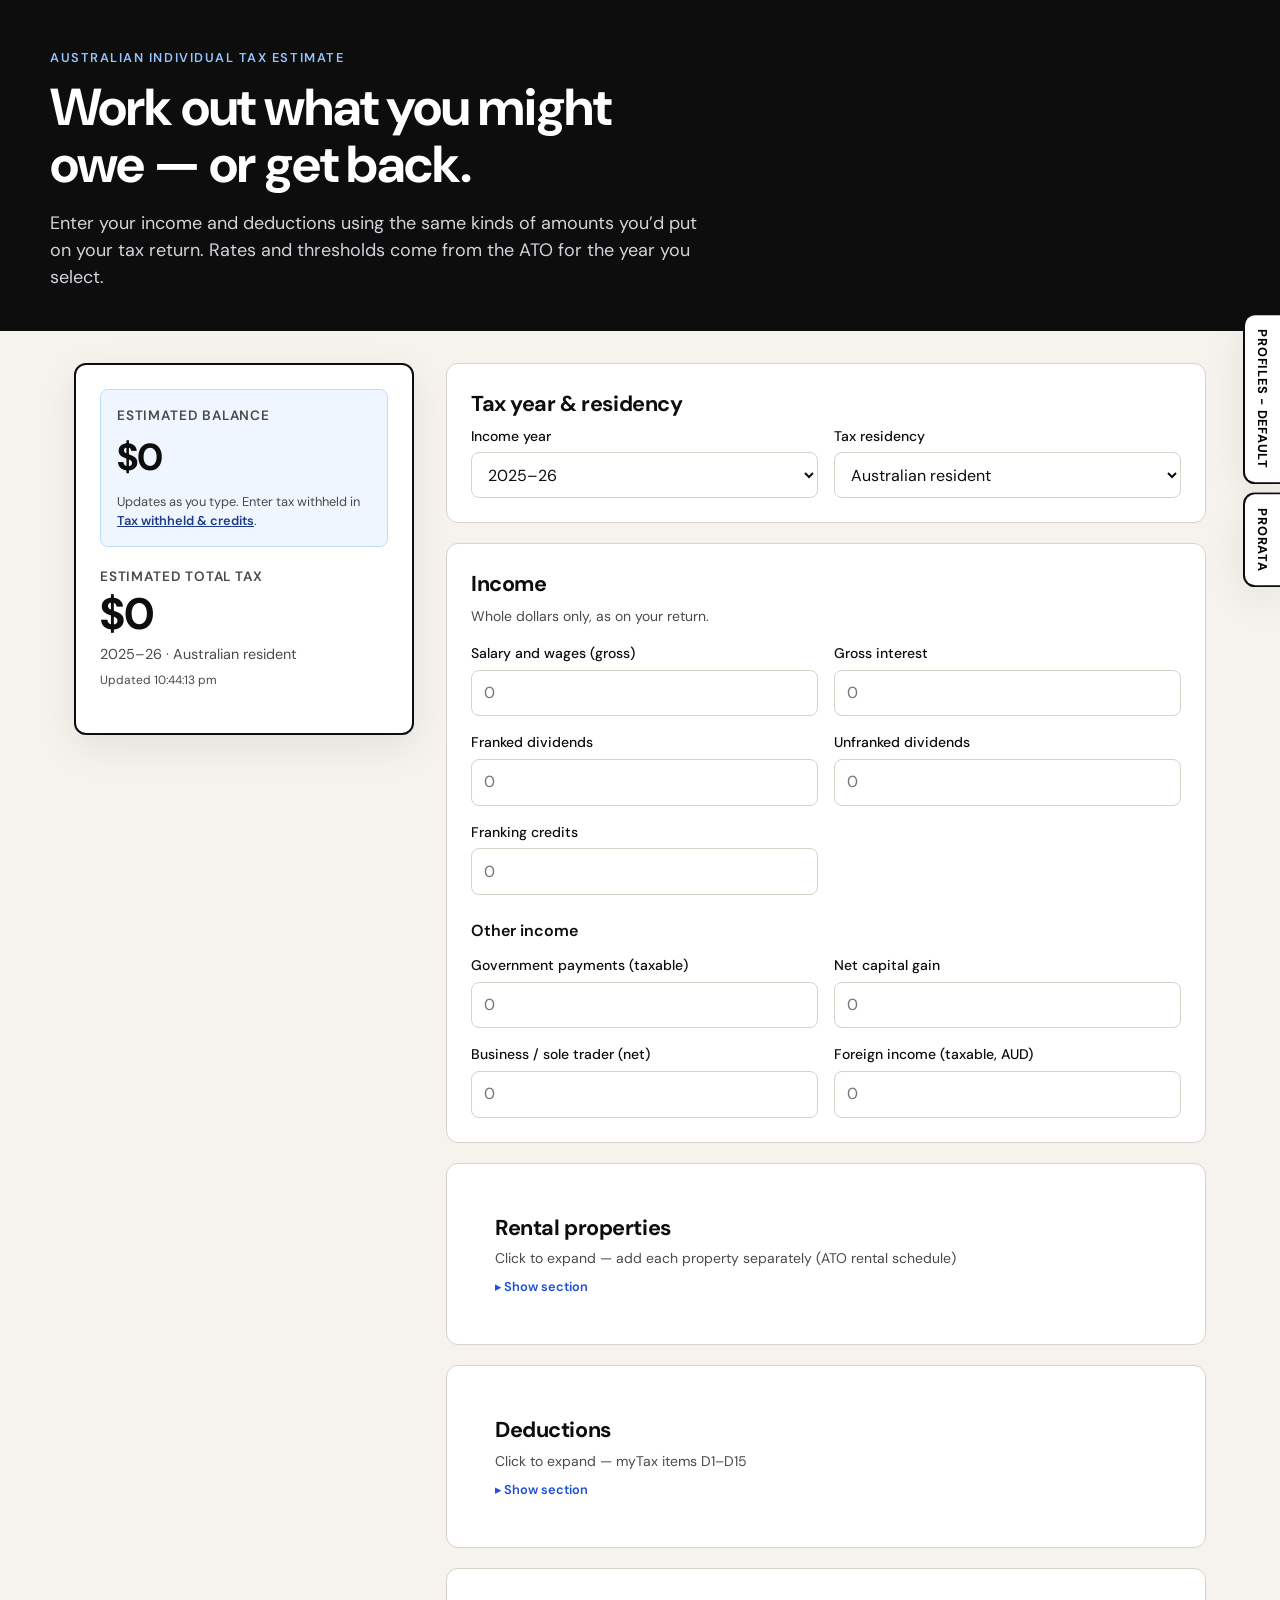
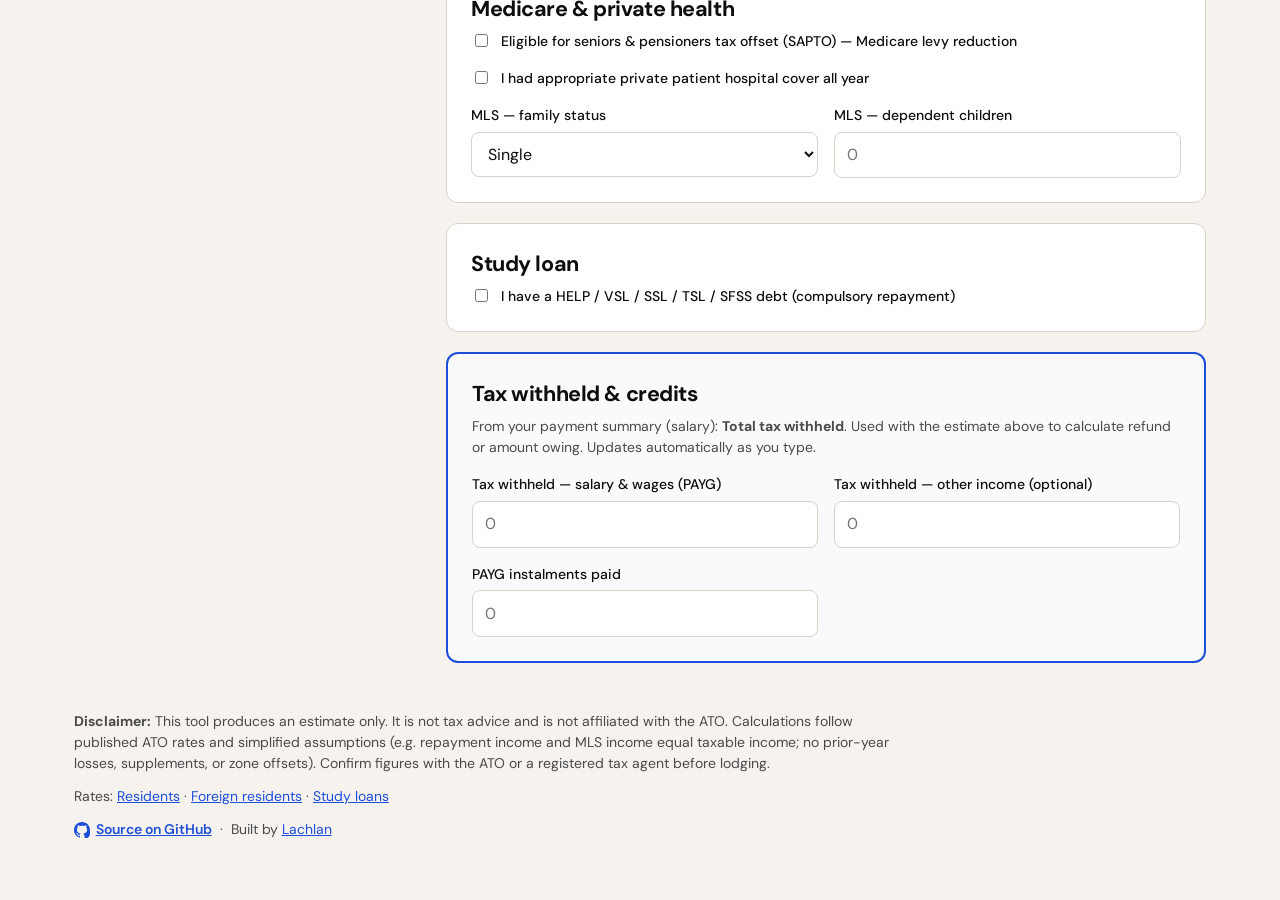
==== commit fd214d20: "add analytics and tax year auto select" ====
--- a/index.html
+++ b/index.html
@@ -49,6 +49,7 @@
       href="https://fonts.googleapis.com/css2?family=DM+Sans:ital,opsz,wght@0,9..40,400;0,9..40,500;0,9..40,600;0,9..40,700;1,9..40,400&display=swap"
       rel="stylesheet"
     />
+    <script defer src="https://cloud.umami.is/script.js" data-website-id="749f164c-3c49-4b16-8a16-112deeadb0b7"></script>
   </head>
   <body>
     <header class="site-header">
@@ -96,7 +97,7 @@
               <span>Income year</span>
               <select name="taxYear" id="tax-year">
                 <option value="2025-26">2025–26</option>
-                <option value="2024-25" selected>2024–25</option>
+                <option value="2024-25">2024–25</option>
                 <option value="2023-24">2023–24</option>
                 <option value="2022-23">2022–23</option>
               </select>
